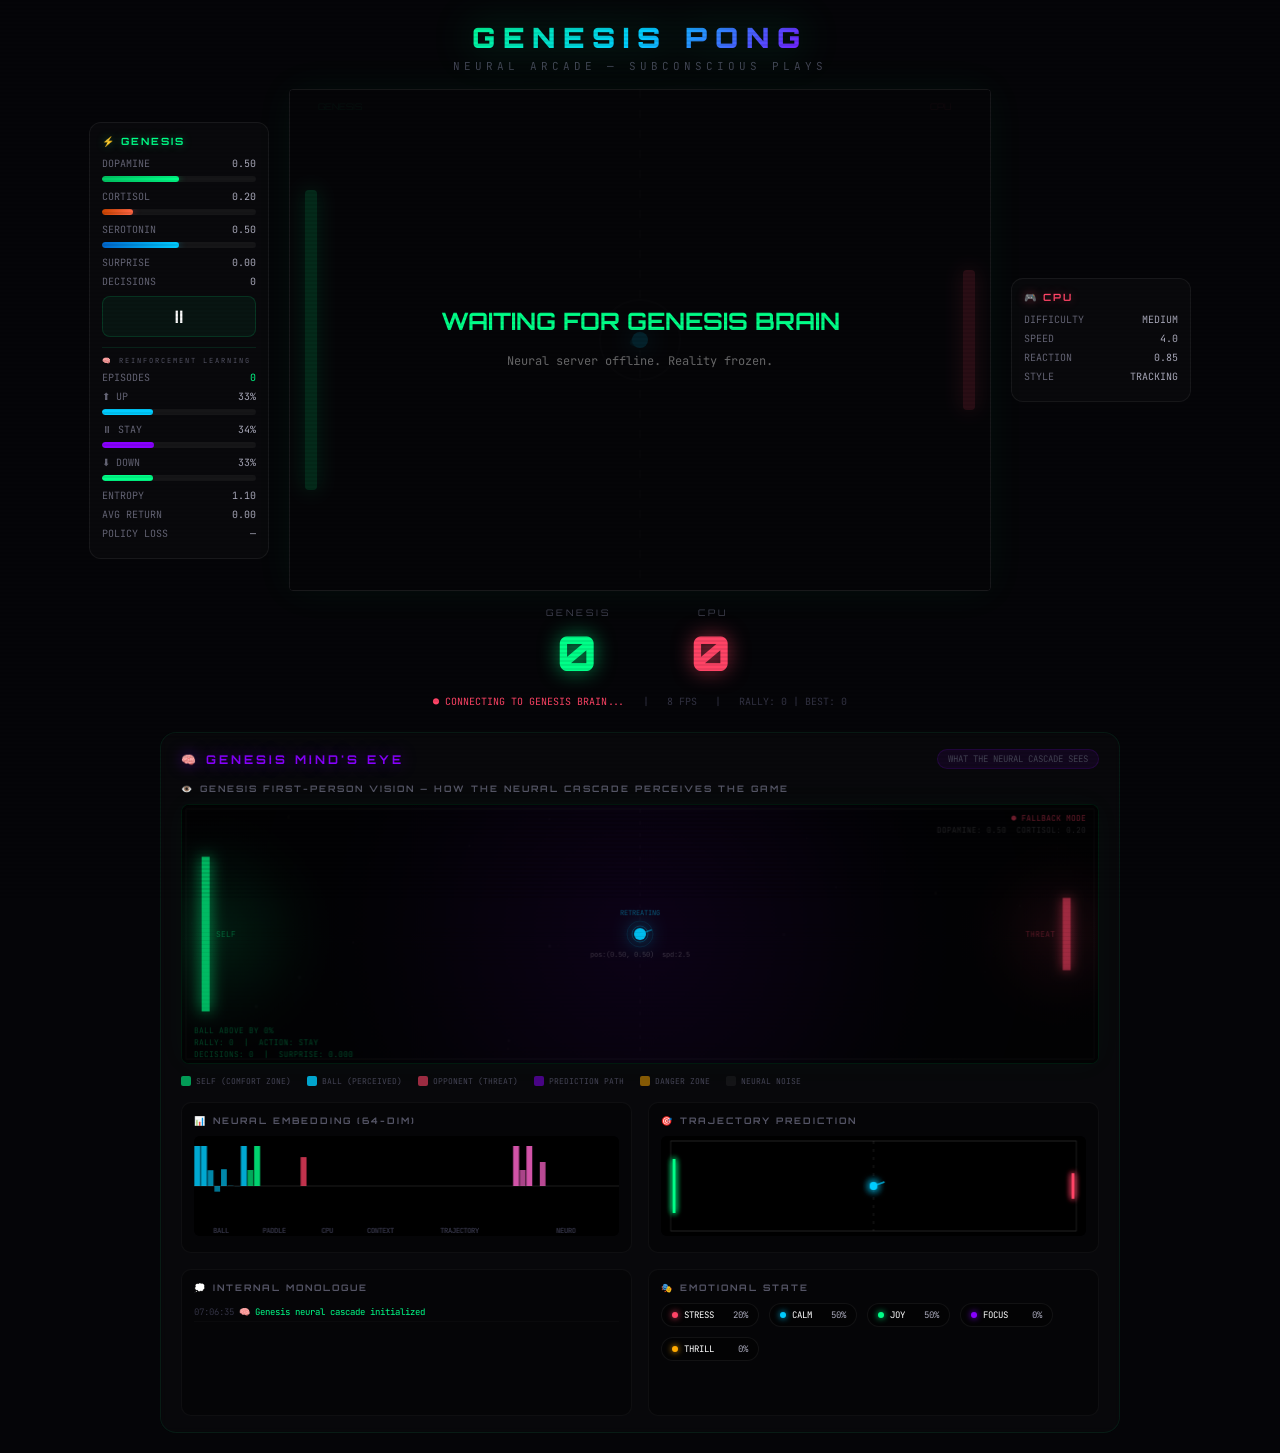
==== genesis/games/pong/index.html @ 97d29270 "feat: implement statistical acoustic pattern discovery and add interactive game training modules for" ====
<!DOCTYPE html>
<html lang="en">
<head>
    <meta charset="UTF-8">
    <meta name="viewport" content="width=device-width, initial-scale=1.0">
    <title>GENESIS PONG — Neural Arcade</title>
    <link href="https://fonts.googleapis.com/css2?family=Orbitron:wght@400;700;900&family=JetBrains+Mono:wght@400;700&display=swap" rel="stylesheet">
    <style>
        * { margin: 0; padding: 0; box-sizing: border-box; }

        body {
            background: #050508;
            color: #fff;
            font-family: 'Orbitron', monospace;
            overflow-y: auto;
            min-height: 100vh;
            display: flex;
            flex-direction: column;
            align-items: center;
            padding: 20px 0;
        }

        /* CRT scanline overlay */
        body::after {
            content: '';
            position: fixed;
            top: 0; left: 0;
            width: 100%; height: 100%;
            background: repeating-linear-gradient(
                0deg,
                transparent,
                transparent 2px,
                rgba(0, 0, 0, 0.08) 2px,
                rgba(0, 0, 0, 0.08) 4px
            );
            pointer-events: none;
            z-index: 100;
        }

        .header {
            text-align: center;
            margin-bottom: 16px;
            position: relative;
        }

        .header h1 {
            font-size: 28px;
            font-weight: 900;
            letter-spacing: 8px;
            background: linear-gradient(135deg, #00ff88, #00ccff, #8800ff);
            -webkit-background-clip: text;
            background-clip: text;
            -webkit-text-fill-color: transparent;
            text-shadow: none;
            filter: drop-shadow(0 0 20px rgba(0, 255, 136, 0.3));
        }

        .header .subtitle {
            font-family: 'JetBrains Mono', monospace;
            font-size: 11px;
            color: #445;
            letter-spacing: 4px;
            margin-top: 4px;
        }

        .game-container {
            position: relative;
            display: flex;
            align-items: center;
            gap: 20px;
        }

        /* Side panels */
        .side-panel {
            width: 180px;
            padding: 12px;
            background: rgba(255,255,255,0.02);
            border: 1px solid rgba(255,255,255,0.06);
            border-radius: 12px;
            font-family: 'JetBrains Mono', monospace;
            font-size: 10px;
        }

        .side-panel h3 {
            font-family: 'Orbitron', monospace;
            font-size: 10px;
            letter-spacing: 2px;
            margin-bottom: 10px;
            color: #00ff88;
            text-shadow: 0 0 10px rgba(0, 255, 136, 0.4);
        }

        .side-panel.opponent h3 { color: #ff4466; text-shadow: 0 0 10px rgba(255, 68, 102, 0.4); }

        .stat-row {
            display: flex;
            justify-content: space-between;
            margin-bottom: 6px;
            color: #667;
        }
        .stat-row .val { color: #aab; }

        .bar-container {
            width: 100%;
            height: 6px;
            background: rgba(255,255,255,0.05);
            border-radius: 3px;
            margin: 3px 0 8px 0;
            overflow: hidden;
        }

        .bar {
            height: 100%;
            border-radius: 3px;
            transition: width 0.3s ease;
        }

        .bar.dopamine { background: linear-gradient(90deg, #00cc66, #00ff88); box-shadow: 0 0 8px rgba(0, 255, 136, 0.4); }
        .bar.cortisol { background: linear-gradient(90deg, #cc4400, #ff6644); box-shadow: 0 0 8px rgba(255, 68, 102, 0.4); }
        .bar.serotonin { background: linear-gradient(90deg, #0066cc, #00ccff); box-shadow: 0 0 8px rgba(0, 204, 255, 0.4); }

        .action-display {
            text-align: center;
            padding: 8px;
            margin-top: 8px;
            background: rgba(0, 255, 136, 0.05);
            border: 1px solid rgba(0, 255, 136, 0.15);
            border-radius: 8px;
            font-size: 18px;
        }

        /* Canvas */
        canvas#pong {
            border: 1px solid rgba(255, 255, 255, 0.08);
            border-radius: 4px;
            box-shadow:
                0 0 40px rgba(0, 255, 136, 0.05),
                inset 0 0 80px rgba(0, 0, 0, 0.5);
        }

        /* Score */
        .scoreboard {
            display: flex;
            justify-content: center;
            gap: 80px;
            margin-top: 16px;
            font-size: 14px;
            letter-spacing: 3px;
        }

        .score-item { text-align: center; }

        .score-item .label {
            font-size: 9px;
            color: #445;
            letter-spacing: 3px;
            margin-bottom: 4px;
        }

        .score-item .score {
            font-size: 48px;
            font-weight: 900;
        }

        .score-item.genesis .score {
            color: #00ff88;
            text-shadow: 0 0 20px rgba(0, 255, 136, 0.6);
        }

        .score-item.opponent .score {
            color: #ff4466;
            text-shadow: 0 0 20px rgba(255, 68, 102, 0.6);
        }

        .status-bar {
            margin-top: 12px;
            font-family: 'JetBrains Mono', monospace;
            font-size: 10px;
            color: #334;
            text-align: center;
        }

        .status-bar .connected { color: #00ff88; }
        .status-bar .disconnected { color: #ff4466; }

        @keyframes pulse {
            0%, 100% { opacity: 0.6; }
            50% { opacity: 1; }
        }

        .thinking { animation: pulse 0.5s ease-in-out infinite; }

        /* ═══ GENESIS MIND'S EYE ═══ */
        /* ═══ GENESIS FIRST-PERSON VISION ═══ */
        .genesis-vision-wrap {
            width: 100%;
            margin-bottom: 16px;
        }

        .genesis-vision-wrap h4 {
            font-size: 9px;
            letter-spacing: 2px;
            color: #556;
            margin-bottom: 10px;
        }

        .genesis-vision-wrap h4 .icon { margin-right: 6px; }

        canvas#genesis-vision {
            width: 100%;
            height: 260px;
            border-radius: 8px;
            background: #000;
            border: 1px solid rgba(0, 255, 136, 0.1);
            box-shadow: 0 0 30px rgba(0, 255, 136, 0.03), inset 0 0 60px rgba(0, 0, 0, 0.8);
        }

        .vision-legend {
            display: flex;
            gap: 16px;
            margin-top: 8px;
            flex-wrap: wrap;
        }

        .vision-legend-item {
            display: flex;
            align-items: center;
            gap: 5px;
            font-family: 'JetBrains Mono', monospace;
            font-size: 8px;
            color: #445;
        }

        .vision-legend-item .swatch {
            width: 10px;
            height: 10px;
            border-radius: 2px;
        }

        .minds-eye {
            width: 960px;
            margin-top: 24px;
            padding: 16px 20px;
            background: rgba(255,255,255,0.015);
            border: 1px solid rgba(0, 255, 136, 0.08);
            border-radius: 16px;
            backdrop-filter: blur(4px);
        }

        .minds-eye-header {
            display: flex;
            align-items: center;
            justify-content: space-between;
            margin-bottom: 14px;
        }

        .minds-eye-header h2 {
            font-size: 12px;
            letter-spacing: 3px;
            color: #8800ff;
            text-shadow: 0 0 15px rgba(136, 0, 255, 0.5);
        }

        .minds-eye-header .subtitle-tag {
            font-family: 'JetBrains Mono', monospace;
            font-size: 9px;
            color: #445;
            background: rgba(136, 0, 255, 0.08);
            padding: 3px 10px;
            border-radius: 10px;
            border: 1px solid rgba(136, 0, 255, 0.15);
        }

        .minds-eye-grid {
            display: grid;
            grid-template-columns: 1fr 1fr;
            gap: 16px;
        }

        .minds-eye-panel {
            background: rgba(0,0,0, 0.3);
            border: 1px solid rgba(255,255,255,0.04);
            border-radius: 10px;
            padding: 12px;
        }

        .minds-eye-panel h4 {
            font-size: 9px;
            letter-spacing: 2px;
            color: #556;
            margin-bottom: 10px;
        }

        .minds-eye-panel h4 .icon { margin-right: 6px; }

        /* Embedding canvas */
        canvas#embedding-viz {
            width: 100%;
            height: 100px;
            border-radius: 6px;
            background: rgba(0,0,0,0.4);
        }

        /* Trajectory canvas */
        canvas#trajectory-viz {
            width: 100%;
            height: 100px;
            border-radius: 6px;
            background: rgba(0,0,0,0.4);
        }

        /* Thought log */
        .thought-log {
            height: 100px;
            overflow-y: auto;
            font-family: 'JetBrains Mono', monospace;
            font-size: 9px;
            line-height: 1.6;
            color: #556;
            scrollbar-width: thin;
            scrollbar-color: rgba(136,0,255,0.2) transparent;
        }

        .thought-log::-webkit-scrollbar { width: 4px; }
        .thought-log::-webkit-scrollbar-track { background: transparent; }
        .thought-log::-webkit-scrollbar-thumb { background: rgba(136,0,255,0.3); border-radius: 2px; }

        .thought-entry {
            padding: 2px 0;
            border-bottom: 1px solid rgba(255,255,255,0.02);
        }

        .thought-entry .time { color: #334; }
        .thought-entry .action-up { color: #00ff88; }
        .thought-entry .action-down { color: #00ccff; }
        .thought-entry .action-stay { color: #667; }
        .thought-entry .score-good { color: #00ff88; }
        .thought-entry .score-bad { color: #ff4466; }
        .thought-entry .rally-flow { color: #8800ff; }

        /* Emotional state */
        .emotional-state {
            display: flex;
            gap: 10px;
            flex-wrap: wrap;
        }

        .emotion-chip {
            display: flex;
            align-items: center;
            gap: 6px;
            padding: 5px 10px;
            border-radius: 20px;
            font-family: 'JetBrains Mono', monospace;
            font-size: 9px;
            border: 1px solid rgba(255,255,255,0.06);
            background: rgba(0,0,0,0.3);
            transition: all 0.5s ease;
        }

        .emotion-chip .dot {
            width: 6px;
            height: 6px;
            border-radius: 50%;
        }

        .emotion-chip.stress .dot { background: #ff4466; box-shadow: 0 0 6px #ff4466; }
        .emotion-chip.calm .dot { background: #00ccff; box-shadow: 0 0 6px #00ccff; }
        .emotion-chip.happy .dot { background: #00ff88; box-shadow: 0 0 6px #00ff88; }
        .emotion-chip.focused .dot { background: #8800ff; box-shadow: 0 0 6px #8800ff; }
        .emotion-chip.excited .dot { background: #ffaa00; box-shadow: 0 0 6px #ffaa00; }

        .emotion-chip .val {
            color: #aab;
            min-width: 28px;
            text-align: right;
        }
    </style>
</head>
<body>
    <div class="header">
        <h1>GENESIS PONG</h1>
        <div class="subtitle">NEURAL ARCADE — SUBCONSCIOUS PLAYS</div>
    </div>

    <div class="game-container">
        <!-- Genesis brain panel -->
        <div class="side-panel genesis">
            <h3>⚡ GENESIS</h3>
            <div class="stat-row"><span>DOPAMINE</span><span class="val" id="dopamine-val">0.50</span></div>
            <div class="bar-container"><div class="bar dopamine" id="dopamine-bar" style="width: 50%"></div></div>

            <div class="stat-row"><span>CORTISOL</span><span class="val" id="cortisol-val">0.20</span></div>
            <div class="bar-container"><div class="bar cortisol" id="cortisol-bar" style="width: 20%"></div></div>

            <div class="stat-row"><span>SEROTONIN</span><span class="val" id="serotonin-val">0.50</span></div>
            <div class="bar-container"><div class="bar serotonin" id="serotonin-bar" style="width: 50%"></div></div>

            <div class="stat-row"><span>SURPRISE</span><span class="val" id="surprise-val">0.00</span></div>
            <div class="stat-row"><span>DECISIONS</span><span class="val" id="decisions-val">0</span></div>

            <div class="action-display" id="action-display">⏸</div>

            <div style="margin-top:10px; padding-top:8px; border-top:1px solid rgba(0,255,136,0.1)">
                <div style="font-size:7px; letter-spacing:2px; color:#556; margin-bottom:6px">🧠 REINFORCEMENT LEARNING</div>
                <div class="stat-row"><span>EPISODES</span><span class="val" id="rl-episodes-val" style="color:#00ff88">0</span></div>
                <div class="stat-row"><span>⬆ UP</span><span class="val" id="prob-up-val">33%</span></div>
                <div class="bar-container"><div class="bar" id="prob-up-bar" style="width:33%; background:#00ccff"></div></div>
                <div class="stat-row"><span>⏸ STAY</span><span class="val" id="prob-stay-val">34%</span></div>
                <div class="bar-container"><div class="bar" id="prob-stay-bar" style="width:34%; background:#8800ff"></div></div>
                <div class="stat-row"><span>⬇ DOWN</span><span class="val" id="prob-down-val">33%</span></div>
                <div class="bar-container"><div class="bar" id="prob-down-bar" style="width:33%; background:#00ff88"></div></div>
                <div class="stat-row" style="margin-top:4px"><span>ENTROPY</span><span class="val" id="rl-entropy-val">1.10</span></div>
                <div class="stat-row"><span>AVG RETURN</span><span class="val" id="rl-return-val">0.00</span></div>
                <div class="stat-row"><span>POLICY LOSS</span><span class="val" id="rl-ploss-val">—</span></div>
            </div>
        </div>

        <canvas id="pong" width="700" height="500"></canvas>

        <!-- Opponent panel -->
        <div class="side-panel opponent">
            <h3>🎮 CPU</h3>
            <div class="stat-row"><span>DIFFICULTY</span><span class="val">MEDIUM</span></div>
            <div class="stat-row"><span>SPEED</span><span class="val" id="cpu-speed">4.0</span></div>
            <div class="stat-row"><span>REACTION</span><span class="val">0.85</span></div>
            <div class="stat-row"><span>STYLE</span><span class="val">TRACKING</span></div>
        </div>
    </div>

    <div class="scoreboard">
        <div class="score-item genesis">
            <div class="label">GENESIS</div>
            <div class="score" id="genesis-score">0</div>
        </div>
        <div class="score-item opponent">
            <div class="label">CPU</div>
            <div class="score" id="cpu-score">0</div>
        </div>
    </div>

    <div class="status-bar">
        <span id="connection-status" class="disconnected">● CONNECTING TO GENESIS BRAIN...</span>
        &nbsp;&nbsp;|&nbsp;&nbsp;
        <span id="fps-display">0 FPS</span>
        &nbsp;&nbsp;|&nbsp;&nbsp;
        <span id="rally-display">RALLY: 0</span>
    </div>

    <!-- ═══ GENESIS MIND'S EYE ═══ -->
    <div class="minds-eye">
        <div class="minds-eye-header">
            <h2>🧠 GENESIS MIND'S EYE</h2>
            <span class="subtitle-tag">WHAT THE NEURAL CASCADE SEES</span>
        </div>

        <!-- ═══ GENESIS FIRST-PERSON VISION ═══ -->
        <div class="genesis-vision-wrap">
            <h4><span class="icon">👁️</span>GENESIS FIRST-PERSON VISION — HOW THE NEURAL CASCADE PERCEIVES THE GAME</h4>
            <canvas id="genesis-vision" width="920" height="260"></canvas>
            <div class="vision-legend">
                <div class="vision-legend-item"><div class="swatch" style="background: rgba(0,255,136,0.6)"></div>SELF (COMFORT ZONE)</div>
                <div class="vision-legend-item"><div class="swatch" style="background: rgba(0,204,255,0.8)"></div>BALL (PERCEIVED)</div>
                <div class="vision-legend-item"><div class="swatch" style="background: rgba(255,68,102,0.6)"></div>OPPONENT (THREAT)</div>
                <div class="vision-legend-item"><div class="swatch" style="background: rgba(136,0,255,0.5)"></div>PREDICTION PATH</div>
                <div class="vision-legend-item"><div class="swatch" style="background: rgba(255,170,0,0.5)"></div>DANGER ZONE</div>
                <div class="vision-legend-item"><div class="swatch" style="background: rgba(255,255,255,0.05)"></div>NEURAL NOISE</div>
            </div>
        </div>

        <div class="minds-eye-grid">
            <!-- Neural Embedding -->
            <div class="minds-eye-panel">
                <h4><span class="icon">📊</span>NEURAL EMBEDDING (64-DIM)</h4>
                <canvas id="embedding-viz" width="440" height="100"></canvas>
            </div>

            <!-- Ball Trajectory Prediction -->
            <div class="minds-eye-panel">
                <h4><span class="icon">🎯</span>TRAJECTORY PREDICTION</h4>
                <canvas id="trajectory-viz" width="440" height="100"></canvas>
            </div>

            <!-- Thought Log -->
            <div class="minds-eye-panel">
                <h4><span class="icon">💭</span>INTERNAL MONOLOGUE</h4>
                <div class="thought-log" id="thought-log"></div>
            </div>

            <!-- Emotional State -->
            <div class="minds-eye-panel">
                <h4><span class="icon">🎭</span>EMOTIONAL STATE</h4>
                <div class="emotional-state" id="emotional-state">
                    <div class="emotion-chip stress"><div class="dot"></div><span>STRESS</span><span class="val" id="emo-stress">0%</span></div>
                    <div class="emotion-chip calm"><div class="dot"></div><span>CALM</span><span class="val" id="emo-calm">50%</span></div>
                    <div class="emotion-chip happy"><div class="dot"></div><span>JOY</span><span class="val" id="emo-joy">50%</span></div>
                    <div class="emotion-chip focused"><div class="dot"></div><span>FOCUS</span><span class="val" id="emo-focus">0%</span></div>
                    <div class="emotion-chip excited"><div class="dot"></div><span>THRILL</span><span class="val" id="emo-thrill">0%</span></div>
                </div>
            </div>
        </div>
    </div>

    <script>
    // ═══════════════════════════════════════════════════════════
    // GENESIS PONG — Game Engine
    // ═══════════════════════════════════════════════════════════

    const canvas = document.getElementById('pong');
    const ctx = canvas.getContext('2d');
    const W = canvas.width;
    const H = canvas.height;

    // Game state
    const state = {
        ball: { x: W/2, y: H/2, vx: 2, vy: 1.5, radius: 8, speed: 2.5 },
        genesis: { x: 15, y: H/2 - 150, width: 12, height: 300, speed: 0, score: 0 },
        cpu: { x: W - 27, y: H/2 - 70, width: 12, height: 140, speed: 3, score: 0 },
        rally: 0,
        maxRally: 0,
        paused: false,
        genesisAction: 'STAY',
        connected: false,
        decisions: 0,
        surprise: 0,
        episodes: 0,
        policyLoss: 0,
        valueLoss: 0,
        entropy: 1.1,
        avgReturn: 0,
        actionProbs: [0.33, 0.34, 0.33],
        neurochemistry: { dopamine: 0.5, cortisol: 0.2, serotonin: 0.5 },
        embedding: new Float32Array(64),
        trajectoryPrediction: [],
    };

    // Neon colors
    const COLORS = {
        bg: '#050508',
        genesis: '#00ff88',
        genesisDim: 'rgba(0, 255, 136, 0.15)',
        cpu: '#ff4466',
        cpuDim: 'rgba(255, 68, 102, 0.15)',
        ball: '#00ccff',
        ballGlow: 'rgba(0, 204, 255, 0.3)',
        line: 'rgba(255, 255, 255, 0.06)',
        text: 'rgba(255, 255, 255, 0.15)',
    };

    // Thought log
    const thoughtLog = [];
    let lastThoughtTime = 0;

    function addThought(text, cls = '') {
        const now = Date.now();
        if (now - lastThoughtTime < 200) return;
        lastThoughtTime = now;

        const time = new Date().toLocaleTimeString('en-US', { hour12: false, hour: '2-digit', minute: '2-digit', second: '2-digit' });
        thoughtLog.push({ time, text, cls });
        if (thoughtLog.length > 50) thoughtLog.shift();

        const el = document.getElementById('thought-log');
        let html = '';
        for (let i = thoughtLog.length - 1; i >= 0; i--) {
            const t = thoughtLog[i];
            html += `<div class="thought-entry"><span class="time">${t.time}</span> <span class="${t.cls}">${t.text}</span></div>`;
        }
        el.innerHTML = html;
    }

    // ─── Ball physics ───────────────────────────────────────
    function resetBall(direction = 1) {
        state.ball.x = W / 2;
        state.ball.y = H / 2;
        const angle = (Math.random() - 0.5) * Math.PI / 3;
        state.ball.speed = 2.5;
        state.ball.vx = Math.cos(angle) * state.ball.speed * direction;
        state.ball.vy = Math.sin(angle) * state.ball.speed;
        state.rally = 0;
    }

    function updateBall() {
        const b = state.ball;
        b.x += b.vx;
        b.y += b.vy;

        // Top/bottom bounce
        if (b.y - b.radius <= 0 || b.y + b.radius >= H) {
            b.vy = -b.vy;
            b.y = Math.max(b.radius, Math.min(H - b.radius, b.y));
        }

        // Genesis paddle collision (left)
        const g = state.genesis;
        if (b.vx < 0 && b.x - b.radius <= g.x + g.width && b.x + b.radius >= g.x) {
            if (b.y >= g.y && b.y <= g.y + g.height) {
                const hitPos = (b.y - g.y) / g.height - 0.5;
                b.vx = Math.abs(b.vx);
                b.vy = hitPos * 8;
                b.speed = Math.min(6, b.speed + 0.15);
                const spd = Math.sqrt(b.vx*b.vx + b.vy*b.vy);
                b.vx = (b.vx / spd) * b.speed;
                b.vy = (b.vy / spd) * b.speed;
                state.rally++;
                state.maxRally = Math.max(state.maxRally, state.rally);
                addThought(`↩ RETURNED ball (rally ${state.rally}, speed ${b.speed.toFixed(1)})`, 'action-up');
            }
        }

        // CPU paddle collision (right)
        const c = state.cpu;
        if (b.vx > 0 && b.x + b.radius >= c.x && b.x - b.radius <= c.x + c.width) {
            if (b.y >= c.y && b.y <= c.y + c.height) {
                const hitPos = (b.y - c.y) / c.height - 0.5;
                b.vx = -Math.abs(b.vx);
                b.vy = hitPos * 8;
                b.speed = Math.min(6, b.speed + 0.15);
                const spd = Math.sqrt(b.vx*b.vx + b.vy*b.vy);
                b.vx = (b.vx / spd) * b.speed;
                b.vy = (b.vy / spd) * b.speed;
                state.rally++;
                addThought(`↪ CPU returned (tracking ball to y=${(b.y/H).toFixed(2)})`, 'action-stay');
            }
        }

        // Scoring
        if (b.x < 0) {
            state.cpu.score++;
            document.getElementById('cpu-score').textContent = state.cpu.score;
            addThought(`✗ CPU SCORED (${state.genesis.score}-${state.cpu.score}) — cortisol spike`, 'score-bad');
            resetBall(1);
            reportScore('cpu');
        } else if (b.x > W) {
            state.genesis.score++;
            document.getElementById('genesis-score').textContent = state.genesis.score;
            addThought(`★ GENESIS SCORED! (${state.genesis.score}-${state.cpu.score}) — dopamine spike!`, 'score-good');
            resetBall(-1);
            reportScore('genesis');
        }

        // Compute predicted trajectory
        computeTrajectory();
    }

    function computeTrajectory() {
        state.trajectoryPrediction = [];
        let bx = state.ball.x, by = state.ball.y;
        let bvx = state.ball.vx, bvy = state.ball.vy;
        for (let i = 0; i < 30; i++) {
            bx += bvx;
            by += bvy;
            if (by <= 8 || by >= H - 8) bvy = -bvy;
            state.trajectoryPrediction.push({ x: bx / W, y: by / H });
        }
    }

    // ─── Paddle AI (CPU) ────────────────────────────────────
    function updateCPU() {
        const c = state.cpu;
        const b = state.ball;
        const center = c.y + c.height / 2;
        const diff = b.y - center;

        if (b.vx > 0) {
            const reaction = 0.85;
            if (Math.abs(diff) > 10) {
                c.y += Math.sign(diff) * c.speed * reaction;
            }
        } else {
            const centerDiff = H/2 - center;
            if (Math.abs(centerDiff) > 20) {
                c.y += Math.sign(centerDiff) * 1.5;
            }
        }
        c.y = Math.max(0, Math.min(H - c.height, c.y));
    }

    // ─── Genesis paddle (neural controlled) ─────────────────
    function updateGenesis() {
        const g = state.genesis;
        const action = state.genesisAction;
        const speed = 8;

        if (action === 'UP') {
            g.y -= speed;
            g.speed = -speed;
        } else if (action === 'DOWN') {
            g.y += speed;
            g.speed = speed;
        } else {
            g.speed = 0;
        }
        g.y = Math.max(0, Math.min(H - g.height, g.y));
    }

    // ─── Rendering ──────────────────────────────────────────
    function draw() {
        ctx.fillStyle = COLORS.bg;
        ctx.fillRect(0, 0, W, H);

        // Center line
        ctx.setLineDash([8, 12]);
        ctx.strokeStyle = COLORS.line;
        ctx.lineWidth = 2;
        ctx.beginPath();
        ctx.moveTo(W/2, 0);
        ctx.lineTo(W/2, H);
        ctx.stroke();
        ctx.setLineDash([]);

        // Center circle
        ctx.beginPath();
        ctx.arc(W/2, H/2, 40, 0, Math.PI * 2);
        ctx.strokeStyle = COLORS.line;
        ctx.stroke();

        // Draw trajectory prediction on canvas
        if (state.trajectoryPrediction.length > 0 && state.ball.vx < 0) {
            for (let i = 0; i < state.trajectoryPrediction.length; i++) {
                const p = state.trajectoryPrediction[i];
                const alpha = 0.15 * (1 - i / state.trajectoryPrediction.length);
                ctx.fillStyle = `rgba(136, 0, 255, ${alpha})`;
                ctx.beginPath();
                ctx.arc(p.x * W, p.y * H, 3, 0, Math.PI * 2);
                ctx.fill();
            }
        }

        // Genesis paddle (with glow)
        const g = state.genesis;
        ctx.shadowColor = COLORS.genesis;
        ctx.shadowBlur = 20;
        ctx.fillStyle = COLORS.genesis;
        ctx.beginPath();
        ctx.roundRect(g.x, g.y, g.width, g.height, 4);
        ctx.fill();
        ctx.shadowBlur = 0;

        // Genesis paddle trail
        ctx.fillStyle = COLORS.genesisDim;
        ctx.beginPath();
        ctx.roundRect(g.x, g.y + 2, g.width, g.height - 4, 4);
        ctx.fill();

        // CPU paddle (with glow)
        const c = state.cpu;
        ctx.shadowColor = COLORS.cpu;
        ctx.shadowBlur = 20;
        ctx.fillStyle = COLORS.cpu;
        ctx.beginPath();
        ctx.roundRect(c.x, c.y, c.width, c.height, 4);
        ctx.fill();
        ctx.shadowBlur = 0;

        // Ball (with glow)
        const b = state.ball;
        ctx.shadowColor = COLORS.ball;
        ctx.shadowBlur = 25;
        ctx.fillStyle = COLORS.ball;
        ctx.beginPath();
        ctx.arc(b.x, b.y, b.radius, 0, Math.PI * 2);
        ctx.fill();
        ctx.shadowBlur = 0;

        // Ball trail
        ctx.fillStyle = COLORS.ballGlow;
        ctx.beginPath();
        ctx.arc(b.x - b.vx * 1.5, b.y - b.vy * 1.5, b.radius * 0.7, 0, Math.PI * 2);
        ctx.fill();
        ctx.beginPath();
        ctx.arc(b.x - b.vx * 3, b.y - b.vy * 3, b.radius * 0.4, 0, Math.PI * 2);
        ctx.fill();

        // Player labels
        ctx.font = '9px Orbitron';
        ctx.fillStyle = 'rgba(0, 255, 136, 0.3)';
        ctx.textAlign = 'center';
        ctx.fillText('GENESIS', 50, 20);

        ctx.fillStyle = 'rgba(255, 68, 102, 0.3)';
        ctx.fillText('CPU', W - 50, 20);

        // Rally counter
        if (state.rally > 0) {
            ctx.font = '12px Orbitron';
            ctx.fillStyle = `rgba(255, 255, 255, ${Math.min(0.4, state.rally * 0.05)})`;
            ctx.textAlign = 'center';
            ctx.fillText(`RALLY ${state.rally}`, W/2, 25);
        }
    }

    // ─── Draw embedding visualization ───────────────────────
    function drawEmbedding() {
        const c = document.getElementById('embedding-viz');
        const cx = c.getContext('2d');
        const w = c.width;
        const h = c.height;

        cx.fillStyle = 'rgba(0,0,0,0.4)';
        cx.fillRect(0, 0, w, h);

        const emb = state.embedding;
        const barW = w / 64;

        // Compute local embedding from game state
        computeEmbedding();

        for (let i = 0; i < 64; i++) {
            const val = emb[i];
            const barH = Math.abs(val) * h * 0.8;
            const x = i * barW;

            // Color based on region
            let color;
            if (i < 8) color = '#00ccff';       // Ball state
            else if (i < 16) color = '#00ff88';  // Genesis paddle
            else if (i < 24) color = '#ff4466';  // CPU paddle
            else if (i < 32) color = '#ffaa00';  // Game context
            else if (i < 48) color = '#8800ff';  // Trajectory prediction
            else color = '#ff66cc';              // Neurochemistry

            const alpha = 0.3 + Math.abs(val) * 0.7;
            cx.fillStyle = color;
            cx.globalAlpha = alpha;

            if (val >= 0) {
                cx.fillRect(x + 0.5, h/2 - barH, barW - 1, barH);
            } else {
                cx.fillRect(x + 0.5, h/2, barW - 1, barH);
            }
        }
        cx.globalAlpha = 1;

        // Draw center line
        cx.strokeStyle = 'rgba(255,255,255,0.1)';
        cx.lineWidth = 0.5;
        cx.beginPath();
        cx.moveTo(0, h/2);
        cx.lineTo(w, h/2);
        cx.stroke();

        // Labels
        cx.font = '7px JetBrains Mono';
        cx.fillStyle = '#334';
        cx.textAlign = 'center';
        cx.fillText('BALL', barW * 4, h - 3);
        cx.fillText('PADDLE', barW * 12, h - 3);
        cx.fillText('CPU', barW * 20, h - 3);
        cx.fillText('CONTEXT', barW * 28, h - 3);
        cx.fillText('TRAJECTORY', barW * 40, h - 3);
        cx.fillText('NEURO', barW * 56, h - 3);
    }

    // ─── Draw trajectory visualization ──────────────────────
    function drawTrajectory() {
        const c = document.getElementById('trajectory-viz');
        const cx = c.getContext('2d');
        const w = c.width;
        const h = c.height;

        cx.fillStyle = 'rgba(0,0,0,0.4)';
        cx.fillRect(0, 0, w, h);

        // Draw mini court
        cx.strokeStyle = 'rgba(255,255,255,0.06)';
        cx.lineWidth = 1;
        cx.strokeRect(10, 5, w - 20, h - 10);

        // Center line
        cx.setLineDash([3, 5]);
        cx.beginPath();
        cx.moveTo(w/2, 5);
        cx.lineTo(w/2, h - 5);
        cx.stroke();
        cx.setLineDash([]);

        // Genesis paddle position
        const gY = (state.genesis.y / H) * (h - 10) + 5;
        const gH = (state.genesis.height / H) * (h - 10);
        cx.fillStyle = '#00ff88';
        cx.shadowColor = '#00ff88';
        cx.shadowBlur = 6;
        cx.fillRect(12, gY, 3, gH);
        cx.shadowBlur = 0;

        // CPU paddle position
        const cY = (state.cpu.y / H) * (h - 10) + 5;
        const cH = (state.cpu.height / H) * (h - 10);
        cx.fillStyle = '#ff4466';
        cx.shadowColor = '#ff4466';
        cx.shadowBlur = 6;
        cx.fillRect(w - 15, cY, 3, cH);
        cx.shadowBlur = 0;

        // Ball position
        const bx = (state.ball.x / W) * (w - 20) + 10;
        const by = (state.ball.y / H) * (h - 10) + 5;
        cx.fillStyle = '#00ccff';
        cx.shadowColor = '#00ccff';
        cx.shadowBlur = 8;
        cx.beginPath();
        cx.arc(bx, by, 4, 0, Math.PI * 2);
        cx.fill();
        cx.shadowBlur = 0;

        // Draw predicted trajectory
        if (state.trajectoryPrediction.length > 0) {
            cx.beginPath();
            cx.strokeStyle = 'rgba(136, 0, 255, 0.4)';
            cx.lineWidth = 1.5;
            cx.moveTo(bx, by);
            for (let i = 0; i < state.trajectoryPrediction.length; i++) {
                const p = state.trajectoryPrediction[i];
                const px = p.x * (w - 20) + 10;
                const py = p.y * (h - 10) + 5;
                cx.lineTo(px, py);
            }
            cx.stroke();

            // Draw interception point
            if (state.ball.vx < 0 && state.trajectoryPrediction.length > 0) {
                // Find where trajectory crosses x=0
                for (const p of state.trajectoryPrediction) {
                    if (p.x < 0.05) {
                        const ipx = p.x * (w - 20) + 10;
                        const ipy = p.y * (h - 10) + 5;
                        cx.fillStyle = 'rgba(136, 0, 255, 0.6)';
                        cx.beginPath();
                        cx.arc(ipx, ipy, 5, 0, Math.PI * 2);
                        cx.fill();
                        cx.font = '7px JetBrains Mono';
                        cx.fillStyle = '#8800ff';
                        cx.textAlign = 'left';
                        cx.fillText('INTERCEPT', ipx + 8, ipy + 3);
                        break;
                    }
                }
            }
        }

        // Direction arrow for ball
        const aLen = 12;
        const aAngle = Math.atan2(state.ball.vy, state.ball.vx);
        cx.strokeStyle = 'rgba(0, 204, 255, 0.5)';
        cx.lineWidth = 1.5;
        cx.beginPath();
        cx.moveTo(bx, by);
        cx.lineTo(bx + Math.cos(aAngle) * aLen, by + Math.sin(aAngle) * aLen);
        cx.stroke();
    }

    // ─── Compute embedding from game state ──────────────────
    function computeEmbedding() {
        const emb = state.embedding;
        // Ball state [0:8]
        emb[0] = state.ball.x / W;
        emb[1] = state.ball.y / H;
        emb[2] = state.ball.vx / 12;
        emb[3] = state.ball.vy / 12;
        emb[4] = Math.sqrt(emb[2]**2 + emb[3]**2);
        emb[5] = emb[0] - (state.ball.x - state.ball.vx) / W;
        emb[6] = emb[1] - (state.ball.y - state.ball.vy) / H;
        emb[7] = emb[0];
        // Genesis paddle [8:16]
        emb[8] = state.genesis.y / H;
        emb[9] = (state.genesis.y + state.genesis.height / 2) / H;
        emb[10] = state.genesisAction === 'UP' ? 1.0 : (state.genesisAction === 'DOWN' ? -1.0 : 0.0);
        emb[11] = state.genesis.score / 10;
        emb[12] = emb[1] - emb[9];
        // CPU paddle [16:24]
        emb[16] = state.cpu.y / H;
        emb[17] = state.cpu.score / 10;
        // Game context [24:32]
        emb[24] = state.rally / 20;
        emb[25] = (state.genesis.score - state.cpu.score) / 10;
        emb[26] = state.decisions / 5000;
        // Trajectory [32:48]
        for (let i = 0; i < 8 && i < state.trajectoryPrediction.length; i++) {
            emb[32 + i*2] = state.trajectoryPrediction[i].x;
            emb[33 + i*2] = state.trajectoryPrediction[i].y;
        }
        // Neurochemistry [48:64]
        emb[48] = state.neurochemistry.dopamine;
        emb[49] = state.neurochemistry.cortisol;
        emb[50] = state.neurochemistry.serotonin;
        emb[52] = Math.abs(state.neurochemistry.dopamine - state.neurochemistry.cortisol);
    }

    // ─── Update emotional state display ─────────────────────
    function updateEmotions() {
        const nc = state.neurochemistry;
        const stress = Math.round(nc.cortisol * 100);
        const calm = Math.round(nc.serotonin * 100);
        const joy = Math.round(nc.dopamine * 100);
        const focus = Math.round(Math.min(1, state.rally / 10) * 100);
        const thrill = Math.round(Math.min(1, state.surprise + (state.rally > 5 ? 0.3 : 0)) * 100);

        document.getElementById('emo-stress').textContent = stress + '%';
        document.getElementById('emo-calm').textContent = calm + '%';
        document.getElementById('emo-joy').textContent = joy + '%';
        document.getElementById('emo-focus').textContent = focus + '%';
        document.getElementById('emo-thrill').textContent = thrill + '%';

        // Generate periodic thoughts based on state
        if (state.rally > 0 && state.rally % 10 === 0) {
            addThought(`🎯 Rally ${state.rally}! Flow state — serotonin boost`, 'rally-flow');
        }
    }

    // ─── Genesis Brain Communication ────────────────────────
    let lastActionTime = 0;
    const ACTION_INTERVAL = 100;

    async function askGenesis() {
        const now = Date.now();
        if (now - lastActionTime < ACTION_INTERVAL) return;
        lastActionTime = now;

        const payload = {
            ball_x: state.ball.x / W,
            ball_y: state.ball.y / H,
            ball_vx: state.ball.vx / 12,
            ball_vy: state.ball.vy / 12,
            paddle_y: state.genesis.y / H,
            paddle_center: (state.genesis.y + state.genesis.height / 2) / H,
            cpu_y: state.cpu.y / H,
            rally: state.rally,
            genesis_score: state.genesis.score,
            cpu_score: state.cpu.score,
        };

        try {
            const res = await fetch('/api/pong/action', {
                method: 'POST',
                headers: { 'Content-Type': 'application/json' },
                body: JSON.stringify(payload),
            });

            if (res.ok) {
                const data = await res.json();
                state.genesisAction = data.action || 'STAY';
                state.connected = true;
                state.decisions = data.decisions || 0;
                state.surprise = data.surprise || 0;
                state.episodes = data.episodes || 0;
                state.policyLoss = data.policy_loss || 0;
                state.valueLoss = data.value_loss || 0;
                state.entropy = data.entropy || 1.1;
                state.avgReturn = data.avg_return || 0;
                state.actionProbs = data.action_probs || [0.33, 0.34, 0.33];
                if (data.neurochemistry) {
                    state.neurochemistry = data.neurochemistry;
                }
                updateUI(data);
            }
        } catch (e) {
            state.connected = false;
            state.genesisAction = 'STAY';
        }
    }

    function reportScore(scorer) {
        fetch('/api/pong/score', {
            method: 'POST',
            headers: { 'Content-Type': 'application/json' },
            body: JSON.stringify({ scorer, rally: state.rally }),
        }).catch(() => {});
    }

    function updateUI(data) {
        const nc = data.neurochemistry || state.neurochemistry;
        document.getElementById('dopamine-bar').style.width = (nc.dopamine * 100) + '%';
        document.getElementById('dopamine-val').textContent = nc.dopamine.toFixed(2);
        document.getElementById('cortisol-bar').style.width = (nc.cortisol * 100) + '%';
        document.getElementById('cortisol-val').textContent = nc.cortisol.toFixed(2);
        document.getElementById('serotonin-bar').style.width = (nc.serotonin * 100) + '%';
        document.getElementById('serotonin-val').textContent = nc.serotonin.toFixed(2);

        document.getElementById('surprise-val').textContent = (data.surprise || 0).toFixed(3);
        document.getElementById('decisions-val').textContent = data.decisions || 0;

        const actionMap = { UP: '⬆', DOWN: '⬇', STAY: '⏸' };
        const el = document.getElementById('action-display');
        el.textContent = actionMap[state.genesisAction] || '⏸';
        el.className = 'action-display' + (state.genesisAction !== 'STAY' ? ' thinking' : '');

        // RL stats — action probability bars
        const probs = state.actionProbs;
        document.getElementById('rl-episodes-val').textContent = state.episodes;
        document.getElementById('prob-up-val').textContent = Math.round(probs[0] * 100) + '%';
        document.getElementById('prob-up-bar').style.width = Math.round(probs[0] * 100) + '%';
        document.getElementById('prob-stay-val').textContent = Math.round(probs[1] * 100) + '%';
        document.getElementById('prob-stay-bar').style.width = Math.round(probs[1] * 100) + '%';
        document.getElementById('prob-down-val').textContent = Math.round(probs[2] * 100) + '%';
        document.getElementById('prob-down-bar').style.width = Math.round(probs[2] * 100) + '%';
        document.getElementById('rl-entropy-val').textContent = state.entropy.toFixed(3);
        document.getElementById('rl-return-val').textContent = state.avgReturn.toFixed(3);
        document.getElementById('rl-ploss-val').textContent = state.policyLoss !== 0 ? state.policyLoss.toFixed(4) : '—';

        // Color entropy: green=exploring, red=converged
        const entropyEl = document.getElementById('rl-entropy-val');
        if (state.entropy > 0.8) entropyEl.style.color = '#00ff88';  // exploring
        else if (state.entropy > 0.3) entropyEl.style.color = '#ffaa00';  // narrowing
        else entropyEl.style.color = '#ff4466';  // converged

        // Color return: green=positive, red=negative
        const returnEl = document.getElementById('rl-return-val');
        returnEl.style.color = state.avgReturn >= 0 ? '#00ff88' : '#ff4466';

        // Thought log entries
        if (state.episodes > 0 && state.episodes % 10 === 0) {
            const retStr = state.avgReturn >= 0 ? '+' + state.avgReturn.toFixed(3) : state.avgReturn.toFixed(3);
            addThought(`🧠 Episode ${state.episodes} — return: ${retStr}, entropy: ${state.entropy.toFixed(3)}`, 'ep-' + state.episodes);
        }
        if (state.entropy < 0.5 && state.episodes > 20) {
            addThought(`⚡ Policy converging! Entropy ${state.entropy.toFixed(3)} — Genesis is becoming confident`, 'converge');
        }
        if (state.avgReturn > 0 && state.episodes > 30) {
            addThought(`🎯 Positive average return! Genesis is LEARNING to win`, 'winning');
        }

        const statusEl = document.getElementById('connection-status');
        if (state.connected) {
            statusEl.textContent = `● RL — NO TEACHER (${state.episodes} episodes)`;
            statusEl.className = 'connected';
        } else {
            statusEl.textContent = '● FALLBACK AI (NO BRAIN)';
            statusEl.className = 'disconnected';
        }
    }

    // ─── FPS Counter ────────────────────────────────────────
    let frameCount = 0;
    let lastFPSTime = Date.now();
    function updateFPS() {
        frameCount++;
        const now = Date.now();
        if (now - lastFPSTime >= 1000) {
            document.getElementById('fps-display').textContent = frameCount + ' FPS';
            frameCount = 0;
            lastFPSTime = now;
        }
        document.getElementById('rally-display').textContent =
            `RALLY: ${state.rally}  |  BEST: ${state.maxRally}`;
    }

    // ─── Genesis First-Person Vision ────────────────────────
    let noisePhase = 0;
    function drawGenesisVision() {
        const c = document.getElementById('genesis-vision');
        const cx = c.getContext('2d');
        const w = c.width;
        const h = c.height;
        noisePhase += 0.02;

        // Black background
        cx.fillStyle = '#020204';
        cx.fillRect(0, 0, w, h);

        // ─── Attention heatmap gradient (Genesis focuses on ball side) ───
        const ballNormX = state.ball.x / W;
        const ballNormY = state.ball.y / H;
        const bScreenX = ballNormX * w;
        const bScreenY = ballNormY * h;

        // Attention spotlight follows ball with lag
        const attGrad = cx.createRadialGradient(bScreenX, bScreenY, 0, bScreenX, bScreenY, w * 0.4);
        attGrad.addColorStop(0, 'rgba(136, 0, 255, 0.08)');
        attGrad.addColorStop(0.5, 'rgba(136, 0, 255, 0.03)');
        attGrad.addColorStop(1, 'transparent');
        cx.fillStyle = attGrad;
        cx.fillRect(0, 0, w, h);

        // ─── Court outline (viewed from Genesis's perspective) ───
        cx.strokeStyle = 'rgba(255, 255, 255, 0.04)';
        cx.lineWidth = 1;
        cx.strokeRect(4, 4, w - 8, h - 8);

        // Center line
        cx.setLineDash([4, 8]);
        cx.strokeStyle = 'rgba(255, 255, 255, 0.03)';
        cx.beginPath();
        cx.moveTo(w / 2, 4);
        cx.lineTo(w / 2, h - 4);
        cx.stroke();
        cx.setLineDash([]);

        // ─── GENESIS SELF — Comfort Zone ───
        const gY = (state.genesis.y / H) * h;
        const gHeight = (state.genesis.height / H) * h;
        const gX = (state.genesis.x / W) * w;

        // Genesis perceives its own paddle zone — comfort area
        const comfortGrad = cx.createRadialGradient(
            gX + 10, gY + gHeight / 2, 5,
            gX + 10, gY + gHeight / 2, w * 0.15
        );
        comfortGrad.addColorStop(0, 'rgba(0, 255, 136, 0.12)');
        comfortGrad.addColorStop(0.5, 'rgba(0, 255, 136, 0.04)');
        comfortGrad.addColorStop(1, 'transparent');
        cx.fillStyle = comfortGrad;
        cx.fillRect(0, 0, w * 0.3, h);

        // Genesis paddle (seen as "self")
        cx.shadowColor = '#00ff88';
        cx.shadowBlur = 15;
        cx.fillStyle = 'rgba(0, 255, 136, 0.8)';
        cx.fillRect(gX, gY, 8, gHeight);
        cx.shadowBlur = 0;

        // Paddle "I'm here" label
        cx.font = '8px JetBrains Mono';
        cx.fillStyle = 'rgba(0, 255, 136, 0.4)';
        cx.textAlign = 'left';
        cx.fillText('SELF', gX + 14, gY + gHeight / 2 + 3);

        // ─── Current action visual ───
        if (state.genesisAction === 'UP') {
            cx.strokeStyle = 'rgba(0, 255, 136, 0.3)';
            cx.lineWidth = 2;
            cx.beginPath();
            cx.moveTo(gX + 4, gY - 2);
            cx.lineTo(gX + 4, gY - 16);
            cx.lineTo(gX + 10, gY - 10);
            cx.moveTo(gX + 4, gY - 16);
            cx.lineTo(gX - 2, gY - 10);
            cx.stroke();
        } else if (state.genesisAction === 'DOWN') {
            cx.strokeStyle = 'rgba(0, 255, 136, 0.3)';
            cx.lineWidth = 2;
            cx.beginPath();
            cx.moveTo(gX + 4, gY + gHeight + 2);
            cx.lineTo(gX + 4, gY + gHeight + 16);
            cx.lineTo(gX + 10, gY + gHeight + 10);
            cx.moveTo(gX + 4, gY + gHeight + 16);
            cx.lineTo(gX - 2, gY + gHeight + 10);
            cx.stroke();
        }

        // ─── OPPONENT — Threat Zone ───
        const cpuY = (state.cpu.y / H) * h;
        const cpuHeight = (state.cpu.height / H) * h;
        const cpuX = (state.cpu.x / W) * w;

        // Opponent threat zone
        const threatGrad = cx.createRadialGradient(
            cpuX, cpuY + cpuHeight / 2, 5,
            cpuX, cpuY + cpuHeight / 2, w * 0.12
        );
        threatGrad.addColorStop(0, 'rgba(255, 68, 102, 0.1)');
        threatGrad.addColorStop(1, 'transparent');
        cx.fillStyle = threatGrad;
        cx.fillRect(w * 0.7, 0, w * 0.3, h);

        // Opponent paddle (perceived as threat)
        cx.shadowColor = '#ff4466';
        cx.shadowBlur = 12;
        cx.fillStyle = 'rgba(255, 68, 102, 0.6)';
        cx.fillRect(cpuX, cpuY, 8, cpuHeight);
        cx.shadowBlur = 0;

        // Threat label
        cx.font = '8px JetBrains Mono';
        cx.fillStyle = 'rgba(255, 68, 102, 0.35)';
        cx.textAlign = 'right';
        cx.fillText('THREAT', cpuX - 8, cpuY + cpuHeight / 2 + 3);

        // ─── THE BALL — How Genesis Perceives It ───
        const ballDist = Math.sqrt((state.ball.x / W) ** 2 + ((state.ball.y / H) - (state.genesis.y + state.genesis.height / 2) / H) ** 2);
        const isApproaching = state.ball.vx < 0;
        const danger = isApproaching ? Math.max(0, 1 - ballNormX) : 0;

        // Danger zone — orange/red glow when ball approaches
        if (isApproaching && danger > 0.3) {
            const dangerGrad = cx.createRadialGradient(
                bScreenX, bScreenY, 5,
                bScreenX, bScreenY, 60 + danger * 40
            );
            dangerGrad.addColorStop(0, `rgba(255, 170, 0, ${danger * 0.2})`);
            dangerGrad.addColorStop(0.5, `rgba(255, 68, 50, ${danger * 0.1})`);
            dangerGrad.addColorStop(1, 'transparent');
            cx.fillStyle = dangerGrad;
            cx.beginPath();
            cx.arc(bScreenX, bScreenY, 60 + danger * 40, 0, Math.PI * 2);
            cx.fill();
        }

        // Ball perceived with uncertainty rings
        const uncertainty = state.surprise * 15 + 5;

        // Outer uncertainty ring
        cx.strokeStyle = `rgba(0, 204, 255, ${0.1 + state.surprise * 0.15})`;
        cx.lineWidth = 1;
        cx.beginPath();
        cx.arc(bScreenX, bScreenY, uncertainty + 8, 0, Math.PI * 2);
        cx.stroke();

        // Middle ring
        cx.strokeStyle = `rgba(0, 204, 255, ${0.2 + state.surprise * 0.2})`;
        cx.beginPath();
        cx.arc(bScreenX, bScreenY, uncertainty + 3, 0, Math.PI * 2);
        cx.stroke();

        // Ball core (what Genesis perceives)
        cx.shadowColor = '#00ccff';
        cx.shadowBlur = 20;
        cx.fillStyle = 'rgba(0, 204, 255, 0.9)';
        cx.beginPath();
        cx.arc(bScreenX, bScreenY, 6, 0, Math.PI * 2);
        cx.fill();
        cx.shadowBlur = 0;

        // Velocity vector
        const velScale = 20;
        const velX = (state.ball.vx / 12) * velScale;
        const velY = (state.ball.vy / 12) * velScale;
        cx.strokeStyle = 'rgba(0, 204, 255, 0.4)';
        cx.lineWidth = 1.5;
        cx.beginPath();
        cx.moveTo(bScreenX, bScreenY);
        cx.lineTo(bScreenX + velX * 3, bScreenY + velY * 3);
        cx.stroke();

        // Ball label
        cx.font = '7px JetBrains Mono';
        cx.fillStyle = isApproaching ? 'rgba(255, 170, 0, 0.6)' : 'rgba(0, 204, 255, 0.4)';
        cx.textAlign = 'center';
        cx.fillText(
            isApproaching ? `INCOMING (${(danger * 100).toFixed(0)}% DANGER)` : 'RETREATING',
            bScreenX, bScreenY - uncertainty - 14
        );
        cx.fillStyle = 'rgba(255,255,255,0.2)';
        cx.fillText(
            `pos:(${ballNormX.toFixed(2)}, ${ballNormY.toFixed(2)})  spd:${state.ball.speed.toFixed(1)}`,
            bScreenX, bScreenY + uncertainty + 18
        );

        // ─── Trajectory prediction line ───
        if (state.trajectoryPrediction.length > 0) {
            cx.beginPath();
            cx.moveTo(bScreenX, bScreenY);
            for (let i = 0; i < state.trajectoryPrediction.length; i++) {
                const p = state.trajectoryPrediction[i];
                cx.lineTo(p.x * w, p.y * h);
            }
            cx.strokeStyle = 'rgba(136, 0, 255, 0.25)';
            cx.lineWidth = 1.5;
            cx.setLineDash([4, 4]);
            cx.stroke();
            cx.setLineDash([]);

            // Intercept marker
            if (isApproaching) {
                for (const p of state.trajectoryPrediction) {
                    if (p.x * w < gX + 30) {
                        const ix = p.x * w;
                        const iy = p.y * h;
                        // Intercept ring
                        cx.strokeStyle = 'rgba(136, 0, 255, 0.5)';
                        cx.lineWidth = 2;
                        cx.beginPath();
                        cx.arc(ix, iy, 10, 0, Math.PI * 2);
                        cx.stroke();
                        // Crosshair
                        cx.beginPath();
                        cx.moveTo(ix - 14, iy);
                        cx.lineTo(ix + 14, iy);
                        cx.moveTo(ix, iy - 14);
                        cx.lineTo(ix, iy + 14);
                        cx.strokeStyle = 'rgba(136, 0, 255, 0.2)';
                        cx.lineWidth = 0.5;
                        cx.stroke();
                        cx.font = '7px JetBrains Mono';
                        cx.fillStyle = 'rgba(136, 0, 255, 0.5)';
                        cx.textAlign = 'left';
                        cx.fillText('INTERCEPT', ix + 14, iy + 3);
                        break;
                    }
                }
            }
        }

        // ─── Neural noise overlay (simulates imperfect perception) ───
        const cortisol = state.neurochemistry.cortisol;
        const noiseIntensity = cortisol * 0.06 + 0.01;
        for (let i = 0; i < 80; i++) {
            const nx = Math.random() * w;
            const ny = Math.random() * h;
            const ns = Math.random() * 3 + 0.5;
            cx.fillStyle = `rgba(255, 255, 255, ${Math.random() * noiseIntensity})`;
            cx.fillRect(nx, ny, ns, ns);
        }

        // Scanline effect
        for (let y = 0; y < h; y += 4) {
            cx.fillStyle = `rgba(0, 0, 0, ${0.05 + Math.sin(y * 0.1 + noisePhase) * 0.02})`;
            cx.fillRect(0, y, w, 1);
        }

        // ─── Distance indicator ───
        const gCenter = (state.genesis.y + state.genesis.height / 2) / H;
        const vertDist = Math.abs(ballNormY - gCenter);
        const vertDir = ballNormY > gCenter ? 'BELOW' : 'ABOVE';

        cx.font = '8px JetBrains Mono';
        cx.fillStyle = 'rgba(0, 255, 136, 0.3)';
        cx.textAlign = 'left';
        cx.fillText(`BALL ${vertDir} BY ${(vertDist * 100).toFixed(0)}%`, 12, h - 30);
        cx.fillText(`RALLY: ${state.rally}  |  ACTION: ${state.genesisAction}`, 12, h - 18);
        cx.fillText(`DECISIONS: ${state.decisions}  |  SURPRISE: ${state.surprise.toFixed(3)}`, 12, h - 6);

        // Status indicators (top right)
        cx.textAlign = 'right';
        cx.fillStyle = state.connected ? 'rgba(0, 255, 136, 0.5)' : 'rgba(255, 68, 102, 0.5)';
        cx.fillText(state.connected ? '● NEURAL CASCADE ACTIVE' : '● FALLBACK MODE', w - 12, 16);
        cx.fillStyle = 'rgba(255, 255, 255, 0.15)';
        cx.fillText(`DOPAMINE: ${state.neurochemistry.dopamine.toFixed(2)}  CORTISOL: ${state.neurochemistry.cortisol.toFixed(2)}`, w - 12, 28);

        // ─── Cortisol vignette (stress = darker edges) ───
        const vigGrad = cx.createRadialGradient(w/2, h/2, w * 0.25, w/2, h/2, w * 0.6);
        vigGrad.addColorStop(0, 'transparent');
        vigGrad.addColorStop(1, `rgba(${cortisol > 0.5 ? '80, 0, 0' : '0, 0, 0'}, ${0.2 + cortisol * 0.3})`);
        cx.fillStyle = vigGrad;
        cx.fillRect(0, 0, w, h);
    }

    // ─── Mind's Eye update (lower frequency) ────────────────
    let lastMindUpdate = 0;
    function updateMindsEye() {
        const now = Date.now();
        if (now - lastMindUpdate < 100) return;
        lastMindUpdate = now;
        drawGenesisVision();
        drawEmbedding();
        drawTrajectory();
        updateEmotions();
    }

    // ─── Main game loop ─────────────────────────────────────
    function gameLoop() {
        if (!state.paused) {
            askGenesis(); // Always poll to keep/restore connection
            
            // Freeze everything if Genesis is offline so it's not "faking" gameplay
            if (state.connected) {
                updateGenesis();
                updateCPU();
                updateBall();
            }
        }
        
        draw();
        
        // Draw connection overlay if offline
        if (!state.connected && !state.paused) {
            ctx.fillStyle = 'rgba(5, 5, 8, 0.85)';
            ctx.fillRect(0, 0, W, H);
            ctx.fillStyle = COLORS.genesis;
            ctx.font = 'bold 24px Orbitron';
            ctx.textAlign = 'center';
            ctx.fillText('WAITING FOR GENESIS BRAIN', W/2, H/2 - 10);
            ctx.font = '12px JetBrains Mono';
            ctx.fillStyle = 'rgba(255, 255, 255, 0.4)';
            ctx.fillText('Neural server offline. Reality frozen.', W/2, H/2 + 25);
        }
        
        updateFPS();
        updateMindsEye();
        requestAnimationFrame(gameLoop);
    }

    // Start
    resetBall(1);
    addThought('🧠 Genesis neural cascade initialized', 'action-up');
    addThought('🎮 Waiting for first ball...', 'action-stay');
    gameLoop();

    document.getElementById('connection-status').textContent = '● CONNECTING TO GENESIS BRAIN...';
    </script>
</body>
</html>
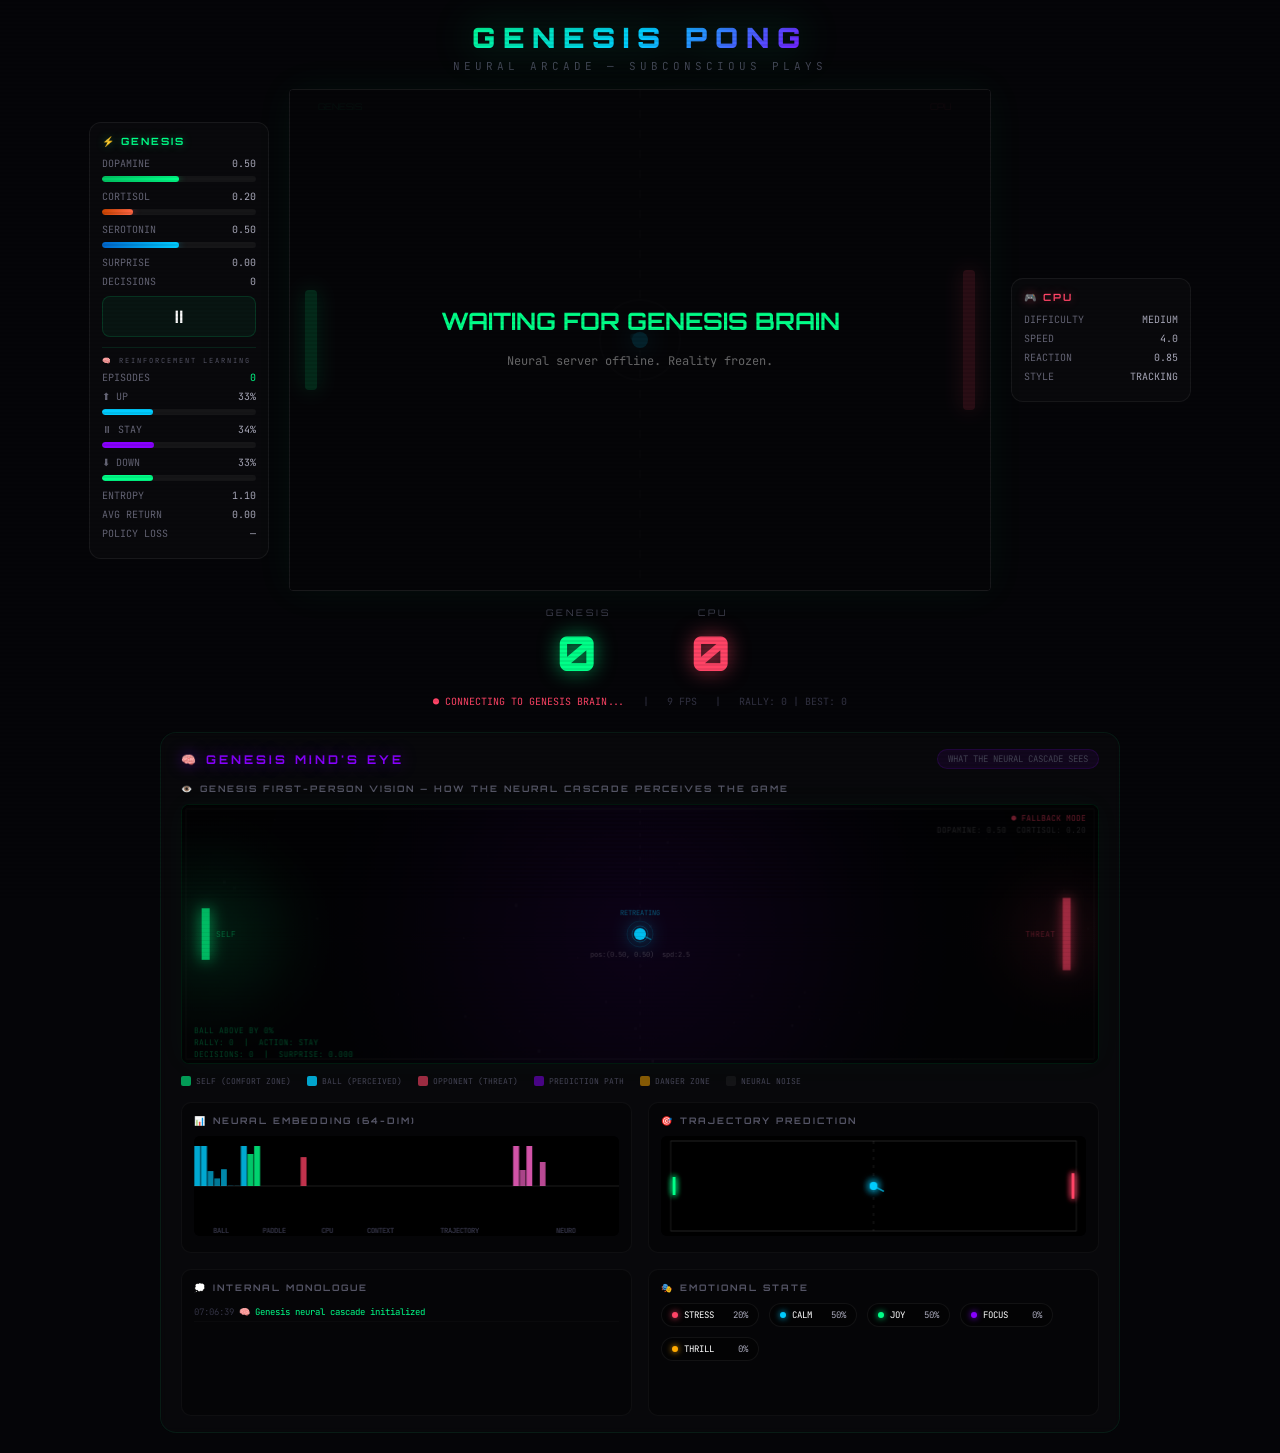
==== commit e964b4fb: "feat: implement fresh VQ-VAE audio training pipeline and resolve vocoder bus errors with unique temp" ====
--- a/genesis/games/pong/index.html
+++ b/genesis/games/pong/index.html
@@ -514,7 +514,7 @@
     // Game state
     const state = {
         ball: { x: W/2, y: H/2, vx: 2, vy: 1.5, radius: 8, speed: 2.5 },
-        genesis: { x: 15, y: H/2 - 150, width: 12, height: 300, speed: 0, score: 0 },
+        genesis: { x: 15, y: H/2 - 50, width: 12, height: 100, speed: 0, score: 0 },
         cpu: { x: W - 27, y: H/2 - 70, width: 12, height: 140, speed: 3, score: 0 },
         rally: 0,
         maxRally: 0,
@@ -680,7 +680,7 @@
     function updateGenesis() {
         const g = state.genesis;
         const action = state.genesisAction;
-        const speed = 8;
+        const speed = 12;  // Snappier movement — easier to see learning
 
         if (action === 'UP') {
             g.y -= speed;
